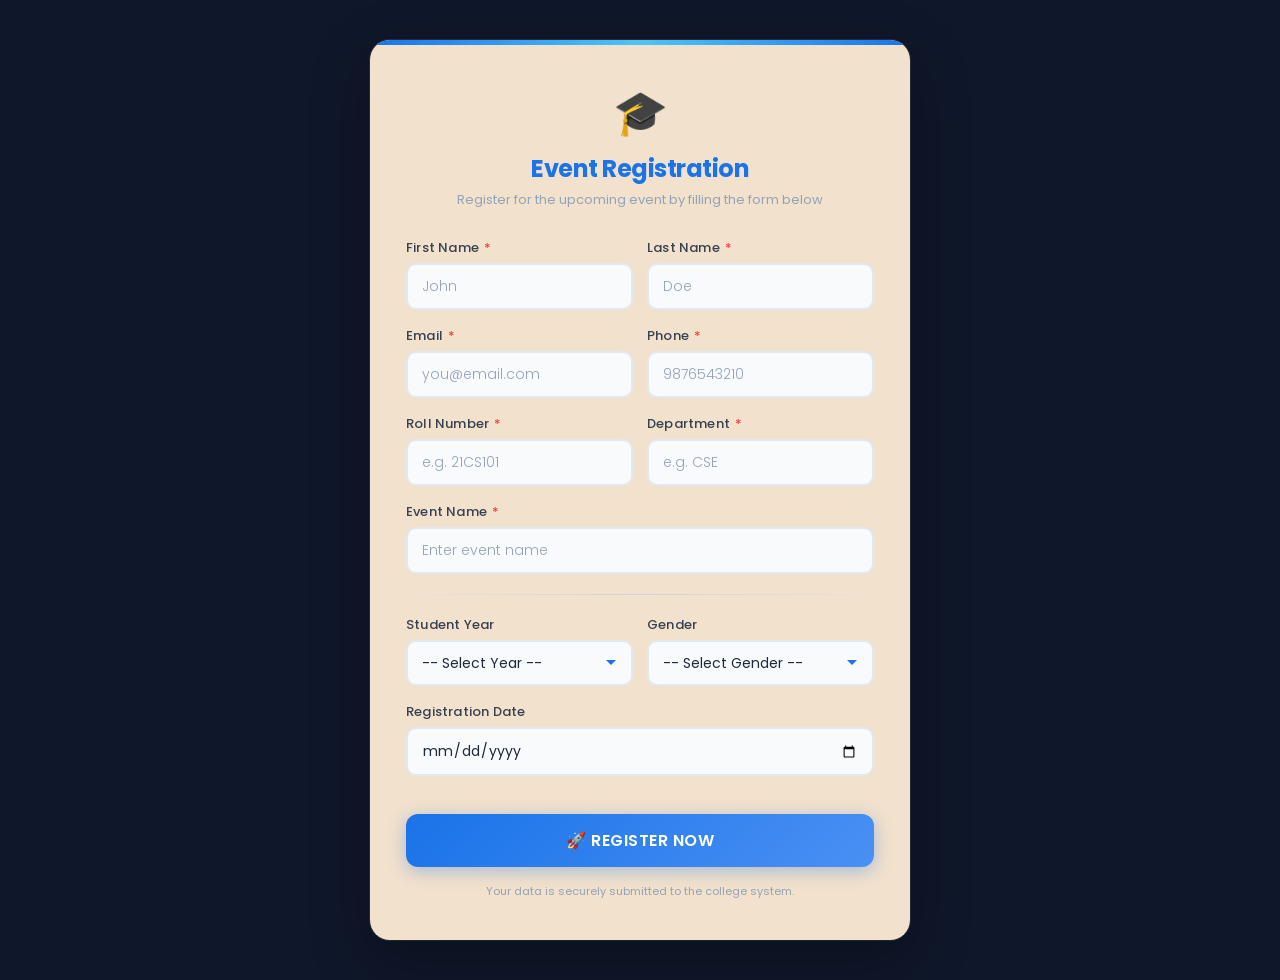
==== force-app/main/default/index.html @ d5c6133c "Event Management System - initial commit" ====
<!DOCTYPE html>
<html lang="en">
<head>
<meta charset="UTF-8">
<meta name="viewport" content="width=device-width, initial-scale=1.0">
<meta http-equiv="Content-type" content="text/html; charset=UTF-8">
<title>Student Event Registration</title>

<style>
@import url('https://fonts.googleapis.com/css2?family=Poppins:wght@300;400;500;600;700&display=swap');

* {
  box-sizing: border-box;
  margin: 0;
  padding: 0;
}

body {
  font-family: 'Poppins', sans-serif;
  background: #0f172a;
  min-height: 100vh;
  display: flex;
  justify-content: center;
  align-items: center;
  position: relative;
}

body::before {
  content: '';
  position: fixed;
  top: 0;
  left: 0;
  width: 100%;
  height: 100%;
  background: url('https://images.unsplash.com/photo-1540575467063-178a50c2df87?auto=format&fit=crop&w=1920&q=80') no-repeat center center;
  background-size: cover;
  opacity: 0.25;
  z-index: -1;
}

.container {
  width: 100%;
  max-width: 540px;
  margin: 40px 20px;
  background: rgba(255, 237, 213, 0.95);
  padding: 40px 36px;
  border-radius: 20px;
  box-shadow: 0 20px 60px rgba(0, 0, 0, 0.3), 0 0 0 1px rgba(255,255,255,0.1);
  position: relative;
  overflow: hidden;
  backdrop-filter: blur(10px);
}

.container::before {
  content: '';
  position: absolute;
  top: 0;
  left: 0;
  right: 0;
  height: 5px;
  background: linear-gradient(90deg, #1a73e8, #4fc3f7, #1a73e8);
}

.header-icon {
  text-align: center;
  font-size: 44px;
  margin-bottom: 6px;
}

h2 {
  text-align: center;
  color: #1a73e8;
  margin-bottom: 4px;
  font-size: 24px;
  font-weight: 700;
  letter-spacing: -0.5px;
}

.subtitle {
  text-align: center;
  color: #94a3b8;
  font-size: 13px;
  margin-bottom: 28px;
  font-weight: 400;
}

.form-row {
  display: flex;
  gap: 14px;
}

.form-row .form-group {
  flex: 1;
}

.form-group {
  margin-bottom: 16px;
}

label {
  display: block;
  margin-bottom: 5px;
  font-weight: 500;
  color: #374151;
  font-size: 13px;
  letter-spacing: 0.2px;
}

label .req {
  color: #ef4444;
  margin-left: 2px;
}

input, select {
  width: 100%;
  padding: 11px 14px;
  border: 2px solid #e2e8f0;
  border-radius: 10px;
  font-size: 14px;
  font-family: 'Poppins', sans-serif;
  color: #1e293b;
  background: #f8fafc;
  transition: all 0.25s ease;
  outline: none;
}

input:focus, select:focus {
  border-color: #1a73e8;
  background: #fff;
  box-shadow: 0 0 0 4px rgba(26, 115, 232, 0.12);
}

input::placeholder {
  color: #94a3b8;
  font-weight: 300;
}

select {
  cursor: pointer;
  appearance: none;
  background-image: url("data:image/svg+xml,%3Csvg xmlns='http://www.w3.org/2000/svg' width='12' height='12' viewBox='0 0 12 12'%3E%3Cpath fill='%231a73e8' d='M6 8L1 3h10z'/%3E%3C/svg%3E");
  background-repeat: no-repeat;
  background-position: right 14px center;
  padding-right: 36px;
}

button {
  width: 100%;
  margin-top: 22px;
  padding: 14px;
  background: linear-gradient(135deg, #1a73e8, #4a90f4);
  color: white;
  border: none;
  border-radius: 12px;
  font-size: 16px;
  font-weight: 600;
  font-family: 'Poppins', sans-serif;
  cursor: pointer;
  transition: all 0.3s ease;
  letter-spacing: 0.5px;
  text-transform: uppercase;
  box-shadow: 0 4px 18px rgba(26, 115, 232, 0.35);
}

button:hover {
  background: linear-gradient(135deg, #155ab6, #1a73e8);
  box-shadow: 0 6px 24px rgba(26, 115, 232, 0.45);
  transform: translateY(-2px);
}

button:active {
  transform: translateY(0);
  box-shadow: 0 2px 10px rgba(26, 115, 232, 0.3);
}

.divider {
  height: 1px;
  background: linear-gradient(90deg, transparent, #cbd5e1, transparent);
  margin: 20px 0;
}

.footer-note {
  text-align: center;
  margin-top: 16px;
  font-size: 11px;
  color: #94a3b8;
}

@media (max-width: 480px) {
  .container {
    padding: 28px 18px;
    margin: 16px 10px;
  }
  .form-row {
    flex-direction: column;
    gap: 0;
  }
  h2 { font-size: 20px; }
}
</style>

</head>

<body>

<div class="container">

<div class="header-icon">🎓</div>
<h2>Event Registration</h2>
<p class="subtitle">Register for the upcoming event by filling the form below</p>

<form action="https://webto.salesforce.com/servlet/servlet.WebToLead?encoding=UTF-8&orgId=00Dfj00000JKU9G" method="POST">

<input type="hidden" name="oid" value="00Dfj00000JKU9G">
<input type="hidden" name="retURL" value="https://www.google.com">
<input type="hidden" name="company" value="Student">

<div class="form-row">
  <div class="form-group">
    <label>First Name <span class="req">*</span></label>
    <input id="first_name" name="first_name" type="text" placeholder="John" required>
  </div>
  <div class="form-group">
    <label>Last Name <span class="req">*</span></label>
    <input id="last_name" name="last_name" type="text" placeholder="Doe" required>
  </div>
</div>

<div class="form-row">
  <div class="form-group">
    <label>Email <span class="req">*</span></label>
    <input id="email" name="email" type="email" placeholder="you@email.com" required>
  </div>
  <div class="form-group">
    <label>Phone <span class="req">*</span></label>
    <input id="phone" name="phone" type="tel" placeholder="9876543210" required>
  </div>
</div>

<div class="form-row">
  <div class="form-group">
    <label>Roll Number <span class="req">*</span></label>
    <input id="00Nfj00003CWR33" name="00Nfj00003CWR33" type="text" placeholder="e.g. 21CS101" required>
  </div>
  <div class="form-group">
    <label>Department <span class="req">*</span></label>
    <input id="00Nfj00003CWRMP" name="00Nfj00003CWRMP" type="text" placeholder="e.g. CSE" required>
  </div>
</div>

<div class="form-group">
  <label>Event Name <span class="req">*</span></label>
  <input id="00Nfj00003CWRJB" name="00Nfj00003CWRJB" type="text" placeholder="Enter event name" required>
</div>

<div class="divider"></div>

<div class="form-row">
  <div class="form-group">
    <label>Student Year</label>
    <select id="00Nfj00003CWUTx" name="00Nfj00003CWUTx">
      <option value="">-- Select Year --</option>
      <option value="UG-I">UG - I Year</option>
      <option value="UG-II">UG - II Year</option>
      <option value="UG-III">UG - III Year</option>
      <option value="UG-IV">UG - IV Year</option>
      <option value="PG-I">PG - I Year</option>
      <option value="PG-II">PG - II Year</option>
    </select>
  </div>
  <div class="form-group">
    <label>Gender</label>
    <select id="00Nfj00003CWY69" name="00Nfj00003CWY69">
      <option value="">-- Select Gender --</option>
      <option value="MALE">Male</option>
      <option value="FEMALE">Female</option>
    </select>
  </div>
</div>

<div class="form-group">
  <label>Registration Date</label>
  <input id="00Nfj00003CWXur" name="00Nfj00003CWXur" type="date">
</div>

<button type="submit">🚀 Register Now</button>

</form>

<p class="footer-note">Your data is securely submitted to the college system.</p>

</div>

</body>
</html>
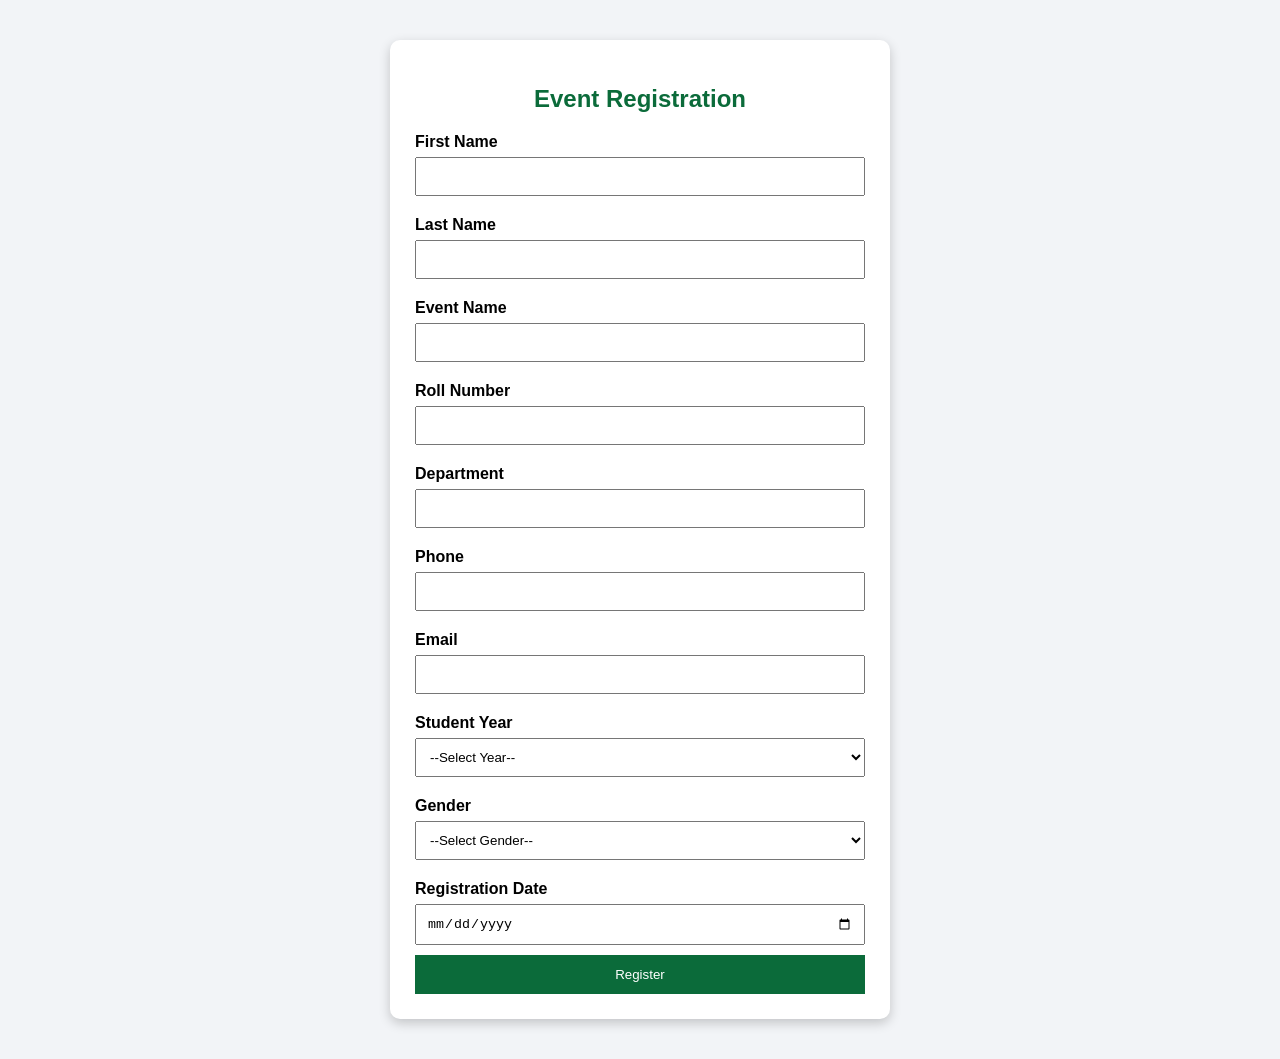
==== commit 59821914: "Add thankyou page and remove debug mode" ====
--- a/force-app/main/default/index.html
+++ b/force-app/main/default/index.html
@@ -1,294 +1,103 @@
 <!DOCTYPE html>
-<html lang="en">
+<html>
 <head>
-<meta charset="UTF-8">
-<meta name="viewport" content="width=device-width, initial-scale=1.0">
 <meta http-equiv="Content-type" content="text/html; charset=UTF-8">
 <title>Student Event Registration</title>
-
 <style>
-@import url('https://fonts.googleapis.com/css2?family=Poppins:wght@300;400;500;600;700&display=swap');
-
-* {
-  box-sizing: border-box;
-  margin: 0;
-  padding: 0;
+body{
+  font-family: Arial, sans-serif;
+  background:#f2f4f7;
 }
-
-body {
-  font-family: 'Poppins', sans-serif;
-  background: #0f172a;
-  min-height: 100vh;
-  display: flex;
-  justify-content: center;
-  align-items: center;
-  position: relative;
+.container{
+  width:450px;
+  margin:40px auto;
+  background:#fff;
+  padding:25px;
+  border-radius:10px;
+  box-shadow:0 4px 12px rgba(0,0,0,0.2);
 }
-
-body::before {
-  content: '';
-  position: fixed;
-  top: 0;
-  left: 0;
-  width: 100%;
-  height: 100%;
-  background: url('https://images.unsplash.com/photo-1540575467063-178a50c2df87?auto=format&fit=crop&w=1920&q=80') no-repeat center center;
-  background-size: cover;
-  opacity: 0.25;
-  z-index: -1;
+h2{
+  text-align:center;
+  color:#0b6b3a;
 }
-
-.container {
-  width: 100%;
-  max-width: 540px;
-  margin: 40px 20px;
-  background: rgba(255, 237, 213, 0.95);
-  padding: 40px 36px;
-  border-radius: 20px;
-  box-shadow: 0 20px 60px rgba(0, 0, 0, 0.3), 0 0 0 1px rgba(255,255,255,0.1);
-  position: relative;
-  overflow: hidden;
-  backdrop-filter: blur(10px);
+label{
+  display:block;
+  margin-top:10px;
+  margin-bottom:6px;
+  font-weight:bold;
 }
-
-.container::before {
-  content: '';
-  position: absolute;
-  top: 0;
-  left: 0;
-  right: 0;
-  height: 5px;
-  background: linear-gradient(90deg, #1a73e8, #4fc3f7, #1a73e8);
+input,select{
+  width:100%;
+  padding:10px;
+  margin-bottom:10px;
+  box-sizing:border-box;
 }
-
-.header-icon {
-  text-align: center;
-  font-size: 44px;
-  margin-bottom: 6px;
-}
-
-h2 {
-  text-align: center;
-  color: #1a73e8;
-  margin-bottom: 4px;
-  font-size: 24px;
-  font-weight: 700;
-  letter-spacing: -0.5px;
-}
-
-.subtitle {
-  text-align: center;
-  color: #94a3b8;
-  font-size: 13px;
-  margin-bottom: 28px;
-  font-weight: 400;
-}
-
-.form-row {
-  display: flex;
-  gap: 14px;
-}
-
-.form-row .form-group {
-  flex: 1;
-}
-
-.form-group {
-  margin-bottom: 16px;
-}
-
-label {
-  display: block;
-  margin-bottom: 5px;
-  font-weight: 500;
-  color: #374151;
-  font-size: 13px;
-  letter-spacing: 0.2px;
-}
-
-label .req {
-  color: #ef4444;
-  margin-left: 2px;
-}
-
-input, select {
-  width: 100%;
-  padding: 11px 14px;
-  border: 2px solid #e2e8f0;
-  border-radius: 10px;
-  font-size: 14px;
-  font-family: 'Poppins', sans-serif;
-  color: #1e293b;
-  background: #f8fafc;
-  transition: all 0.25s ease;
-  outline: none;
-}
-
-input:focus, select:focus {
-  border-color: #1a73e8;
-  background: #fff;
-  box-shadow: 0 0 0 4px rgba(26, 115, 232, 0.12);
-}
-
-input::placeholder {
-  color: #94a3b8;
-  font-weight: 300;
-}
-
-select {
-  cursor: pointer;
-  appearance: none;
-  background-image: url("data:image/svg+xml,%3Csvg xmlns='http://www.w3.org/2000/svg' width='12' height='12' viewBox='0 0 12 12'%3E%3Cpath fill='%231a73e8' d='M6 8L1 3h10z'/%3E%3C/svg%3E");
-  background-repeat: no-repeat;
-  background-position: right 14px center;
-  padding-right: 36px;
-}
-
-button {
-  width: 100%;
-  margin-top: 22px;
-  padding: 14px;
-  background: linear-gradient(135deg, #1a73e8, #4a90f4);
-  color: white;
-  border: none;
-  border-radius: 12px;
-  font-size: 16px;
-  font-weight: 600;
-  font-family: 'Poppins', sans-serif;
-  cursor: pointer;
-  transition: all 0.3s ease;
-  letter-spacing: 0.5px;
-  text-transform: uppercase;
-  box-shadow: 0 4px 18px rgba(26, 115, 232, 0.35);
-}
-
-button:hover {
-  background: linear-gradient(135deg, #155ab6, #1a73e8);
-  box-shadow: 0 6px 24px rgba(26, 115, 232, 0.45);
-  transform: translateY(-2px);
-}
-
-button:active {
-  transform: translateY(0);
-  box-shadow: 0 2px 10px rgba(26, 115, 232, 0.3);
-}
-
-.divider {
-  height: 1px;
-  background: linear-gradient(90deg, transparent, #cbd5e1, transparent);
-  margin: 20px 0;
-}
-
-.footer-note {
-  text-align: center;
-  margin-top: 16px;
-  font-size: 11px;
-  color: #94a3b8;
-}
-
-@media (max-width: 480px) {
-  .container {
-    padding: 28px 18px;
-    margin: 16px 10px;
-  }
-  .form-row {
-    flex-direction: column;
-    gap: 0;
-  }
-  h2 { font-size: 20px; }
+button{
+  width:100%;
+  padding:12px;
+  background:#0b6b3a;
+  color:white;
+  border:none;
+  cursor:pointer;
 }
 </style>
-
 </head>
-
 <body>
 
 <div class="container">
+  <h2>Event Registration</h2>
 
-<div class="header-icon">🎓</div>
-<h2>Event Registration</h2>
-<p class="subtitle">Register for the upcoming event by filling the form below</p>
+  <form action="https://webto.salesforce.com/servlet/servlet.WebToLead?encoding=UTF-8&orgId=00Dfj00000JKU9G" method="POST">
+    <input type="hidden" name="oid" value="00Dfj00000JKU9G">
+    <input type="hidden" name="retURL" value="https://gokila0.github.io/EventHunt/thankyou.html">
 
-<form action="https://webto.salesforce.com/servlet/servlet.WebToLead?encoding=UTF-8&orgId=00Dfj00000JKU9G" method="POST">
+    <!-- Lead required company -->
+    <input type="hidden" name="company" value="Student">
 
-<input type="hidden" name="oid" value="00Dfj00000JKU9G">
-<input type="hidden" name="retURL" value="https://www.google.com">
-<input type="hidden" name="company" value="Student">
+    <label for="first_name">First Name</label>
+    <input id="first_name" name="first_name" maxlength="40" type="text" required>
 
-<div class="form-row">
-  <div class="form-group">
-    <label>First Name <span class="req">*</span></label>
-    <input id="first_name" name="first_name" type="text" placeholder="John" required>
-  </div>
-  <div class="form-group">
-    <label>Last Name <span class="req">*</span></label>
-    <input id="last_name" name="last_name" type="text" placeholder="Doe" required>
-  </div>
-</div>
+    <label for="last_name">Last Name</label>
+    <input id="last_name" name="last_name" maxlength="80" type="text" required>
 
-<div class="form-row">
-  <div class="form-group">
-    <label>Email <span class="req">*</span></label>
-    <input id="email" name="email" type="email" placeholder="you@email.com" required>
-  </div>
-  <div class="form-group">
-    <label>Phone <span class="req">*</span></label>
-    <input id="phone" name="phone" type="tel" placeholder="9876543210" required>
-  </div>
-</div>
+    <label for="00Nfj00003CWRJB">Event Name</label>
+    <input id="00Nfj00003CWRJB" name="00Nfj00003CWRJB" maxlength="250" type="text" required>
 
-<div class="form-row">
-  <div class="form-group">
-    <label>Roll Number <span class="req">*</span></label>
-    <input id="00Nfj00003CWR33" name="00Nfj00003CWR33" type="text" placeholder="e.g. 21CS101" required>
-  </div>
-  <div class="form-group">
-    <label>Department <span class="req">*</span></label>
-    <input id="00Nfj00003CWRMP" name="00Nfj00003CWRMP" type="text" placeholder="e.g. CSE" required>
-  </div>
-</div>
+    <label for="00Nfj00003CWR33">Roll Number</label>
+    <input id="00Nfj00003CWR33" name="00Nfj00003CWR33" maxlength="100" type="text" required>
 
-<div class="form-group">
-  <label>Event Name <span class="req">*</span></label>
-  <input id="00Nfj00003CWRJB" name="00Nfj00003CWRJB" type="text" placeholder="Enter event name" required>
-</div>
+    <label for="00Nfj00003CWRMP">Department</label>
+    <input id="00Nfj00003CWRMP" name="00Nfj00003CWRMP" maxlength="100" type="text" required>
 
-<div class="divider"></div>
+    <label for="phone">Phone</label>
+    <input id="phone" name="phone" maxlength="40" type="tel" required>
 
-<div class="form-row">
-  <div class="form-group">
-    <label>Student Year</label>
-    <select id="00Nfj00003CWUTx" name="00Nfj00003CWUTx">
-      <option value="">-- Select Year --</option>
-      <option value="UG-I">UG - I Year</option>
-      <option value="UG-II">UG - II Year</option>
-      <option value="UG-III">UG - III Year</option>
-      <option value="UG-IV">UG - IV Year</option>
-      <option value="PG-I">PG - I Year</option>
-      <option value="PG-II">PG - II Year</option>
+    <label for="email">Email</label>
+    <input id="email" name="email" maxlength="80" type="email" required>
+
+    <label for="00Nfj00003CWUTx">Student Year</label>
+    <select id="00Nfj00003CWUTx" name="00Nfj00003CWUTx" required>
+      <option value="">--Select Year--</option>
+      <option value="UG-I">UG-I</option>
+      <option value="UG-II">UG-II</option>
+      <option value="UG-III">UG-III</option>
+      <option value="UG-IV">UG-IV</option>
+      <option value="PG-I">PG-I</option>
+      <option value="PG-II">PG-II</option>
     </select>
-  </div>
-  <div class="form-group">
-    <label>Gender</label>
-    <select id="00Nfj00003CWY69" name="00Nfj00003CWY69">
-      <option value="">-- Select Gender --</option>
-      <option value="MALE">Male</option>
-      <option value="FEMALE">Female</option>
+
+    <label for="00Nfj00003CWY69">Gender</label>
+    <select id="00Nfj00003CWY69" name="00Nfj00003CWY69" required>
+      <option value="">--Select Gender--</option>
+      <option value="MALE">MALE</option>
+      <option value="FEMALE">FEMALE</option>
     </select>
-  </div>
-</div>
 
-<div class="form-group">
-  <label>Registration Date</label>
-  <input id="00Nfj00003CWXur" name="00Nfj00003CWXur" type="date">
-</div>
+    <label for="00Nfj00003CWXur">Registration Date</label>
+    <input id="00Nfj00003CWXur" name="00Nfj00003CWXur" type="date" required>
 
-<button type="submit">🚀 Register Now</button>
-
-</form>
-
-<p class="footer-note">Your data is securely submitted to the college system.</p>
-
+    <button type="submit">Register</button>
+  </form>
 </div>
 
 </body>
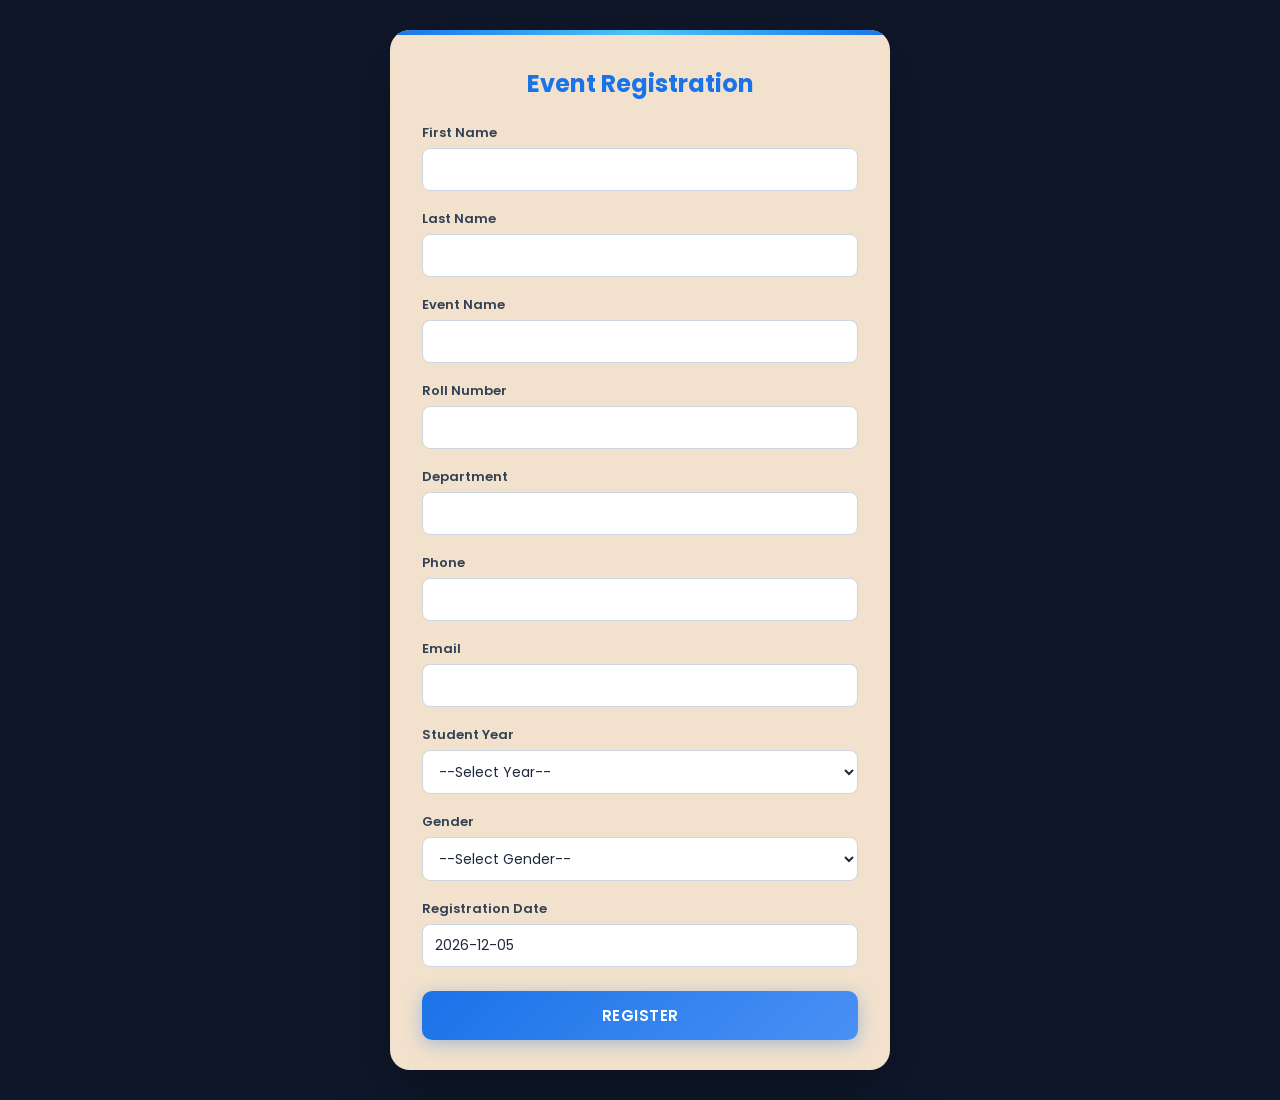
==== commit 63e1c05c: "Update event registration form page" ====
--- a/force-app/main/default/index.html
+++ b/force-app/main/default/index.html
@@ -1,45 +1,119 @@
 <!DOCTYPE html>
-<html>
+<html lang="en">
 <head>
+<meta charset="UTF-8">
 <meta http-equiv="Content-type" content="text/html; charset=UTF-8">
+<meta name="viewport" content="width=device-width, initial-scale=1.0">
 <title>Student Event Registration</title>
+<link href="https://fonts.googleapis.com/css2?family=Poppins:wght@300;400;500;600;700&display=swap" rel="stylesheet">
 <style>
-body{
-  font-family: Arial, sans-serif;
-  background:#f2f4f7;
-}
-.container{
-  width:450px;
-  margin:40px auto;
-  background:#fff;
-  padding:25px;
-  border-radius:10px;
-  box-shadow:0 4px 12px rgba(0,0,0,0.2);
-}
-h2{
-  text-align:center;
-  color:#0b6b3a;
-}
-label{
-  display:block;
-  margin-top:10px;
-  margin-bottom:6px;
-  font-weight:bold;
-}
-input,select{
-  width:100%;
-  padding:10px;
-  margin-bottom:10px;
-  box-sizing:border-box;
-}
-button{
-  width:100%;
-  padding:12px;
-  background:#0b6b3a;
-  color:white;
-  border:none;
-  cursor:pointer;
-}
+  * { box-sizing: border-box; margin: 0; padding: 0; }
+
+  body {
+    font-family: 'Poppins', sans-serif;
+    background: #0f172a;
+    min-height: 100vh;
+    display: flex;
+    justify-content: center;
+    align-items: center;
+    position: relative;
+  }
+
+  body::before {
+    content: '';
+    position: fixed;
+    top: 0; left: 0;
+    width: 100%; height: 100%;
+    background: url('https://images.unsplash.com/photo-1540575467063-178a50c2df87?auto=format&fit=crop&w=1920&q=80') no-repeat center center;
+    background-size: cover;
+    opacity: 0.25;
+    z-index: -1;
+  }
+
+  .container {
+    background: rgba(255, 237, 213, 0.95);
+    width: 100%;
+    max-width: 500px;
+    margin: 30px 16px;
+    padding: 36px 32px 30px;
+    border-radius: 20px;
+    box-shadow: 0 20px 60px rgba(0,0,0,0.3);
+    position: relative;
+    overflow: hidden;
+  }
+
+  .container::before {
+    content: '';
+    position: absolute;
+    top: 0; left: 0; right: 0;
+    height: 5px;
+    background: linear-gradient(90deg, #1a73e8, #4fc3f7, #1a73e8);
+  }
+
+  h2 {
+    text-align: center;
+    color: #1a73e8;
+    font-size: 24px;
+    font-weight: 700;
+    margin-bottom: 22px;
+  }
+
+  label {
+    display: block;
+    margin-top: 12px;
+    margin-bottom: 5px;
+    font-weight: 600;
+    font-size: 13px;
+    color: #334155;
+  }
+
+  input, select {
+    width: 100%;
+    padding: 10px 12px;
+    margin-bottom: 6px;
+    border: 1.5px solid #cbd5e1;
+    border-radius: 8px;
+    font-family: 'Poppins', sans-serif;
+    font-size: 14px;
+    color: #1e293b;
+    background: #fff;
+    transition: border-color 0.2s, box-shadow 0.2s;
+    outline: none;
+  }
+
+  input:focus, select:focus {
+    border-color: #1a73e8;
+    box-shadow: 0 0 0 3px rgba(26, 115, 232, 0.15);
+  }
+
+  button {
+    width: 100%;
+    padding: 13px;
+    margin-top: 18px;
+    background: linear-gradient(135deg, #1a73e8, #4a90f4);
+    color: #fff;
+    border: none;
+    border-radius: 10px;
+    font-family: 'Poppins', sans-serif;
+    font-weight: 600;
+    font-size: 15px;
+    text-transform: uppercase;
+    letter-spacing: 0.5px;
+    cursor: pointer;
+    box-shadow: 0 4px 18px rgba(26, 115, 232, 0.35);
+    transition: all 0.3s ease;
+  }
+
+  button:hover {
+    background: linear-gradient(135deg, #155ab6, #1a73e8);
+    box-shadow: 0 6px 24px rgba(26, 115, 232, 0.45);
+    transform: translateY(-2px);
+  }
+
+  @media (max-width: 480px) {
+    .container { padding: 28px 18px 22px; }
+    h2 { font-size: 20px; }
+  }
 </style>
 </head>
 <body>
@@ -47,7 +121,8 @@
 <div class="container">
   <h2>Event Registration</h2>
 
-  <form action="https://webto.salesforce.com/servlet/servlet.WebToLead?encoding=UTF-8&orgId=00Dfj00000JKU9G" method="POST">
+  <form action="https://webto.salesforce.com/servlet/servlet.WebToLead?encoding=UTF-8orgId=00Dfj00000JKU9G" method="POST">
+    
     <input type="hidden" name="oid" value="00Dfj00000JKU9G">
     <input type="hidden" name="retURL" value="https://gokila0.github.io/EventHunt/thankyou.html">
 
@@ -70,7 +145,7 @@
     <input id="00Nfj00003CWRMP" name="00Nfj00003CWRMP" maxlength="100" type="text" required>
 
     <label for="phone">Phone</label>
-    <input id="phone" name="phone" maxlength="40" type="tel" required>
+    <input id="phone" name="phone" maxlength="40" type="text" required>
 
     <label for="email">Email</label>
     <input id="email" name="email" maxlength="80" type="email" required>
@@ -94,11 +169,20 @@
     </select>
 
     <label for="00Nfj00003CWXur">Registration Date</label>
-    <input id="00Nfj00003CWXur" name="00Nfj00003CWXur" type="date" required>
+    <input id="00Nfj00003CWXur" name="00Nfj00003CWXur" type="text" readonly required>
 
     <button type="submit">Register</button>
   </form>
 </div>
 
+<script>
+  const regDateField = document.getElementById("00Nfj00003CWXur");
+  const today = new Date();
+  const yyyy = today.getFullYear();
+  const mm = String(today.getMonth() + 1).padStart(2, '0');
+  const dd = String(today.getDate()).padStart(2, '0');
+  regDateField.value = `${yyyy}-${mm}-${dd}`;
+</script>
+
 </body>
 </html>
